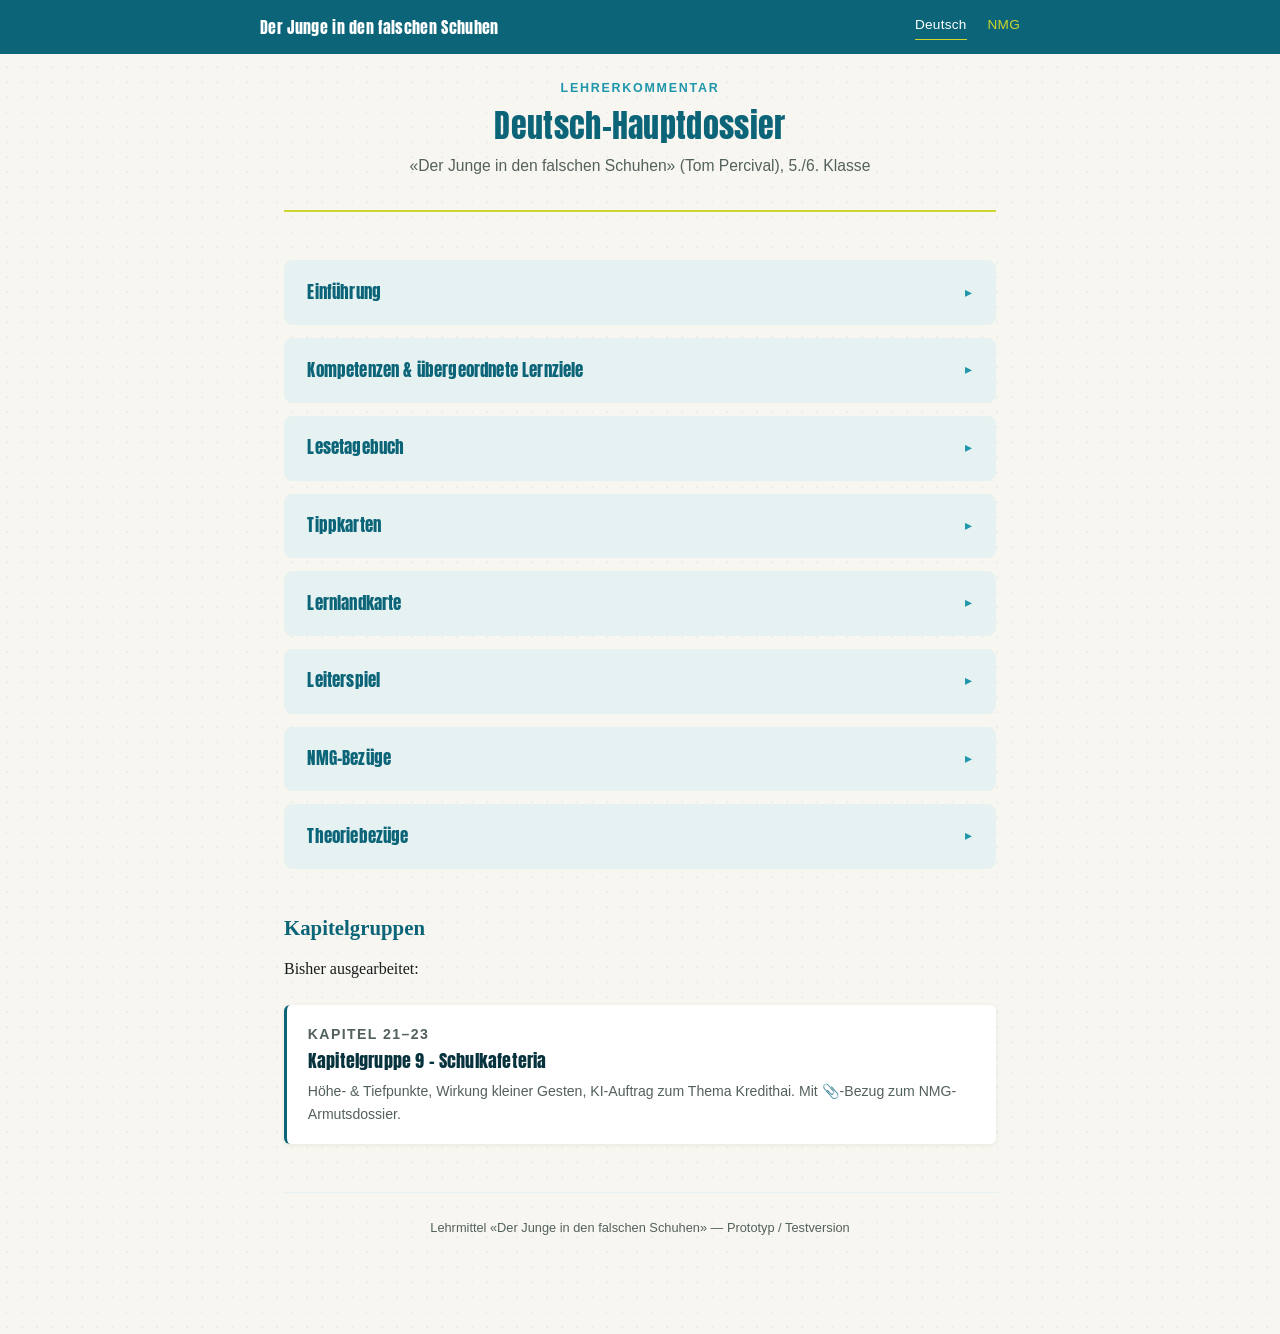
==== deutsch/index.html @ 5bf7f9b3 "überarbeitet, reduziert auf Lehrerkommentar" ====
<!DOCTYPE html>
<html lang="de">
<head>
<meta charset="UTF-8">
<meta name="viewport" content="width=device-width, initial-scale=1">
<title>Lehrerkommentar – Deutschdossier</title>
<link rel="preconnect" href="https://fonts.googleapis.com">
<link rel="preconnect" href="https://fonts.gstatic.com" crossorigin>
<link href="https://fonts.googleapis.com/css2?family=Anton&display=swap" rel="stylesheet">
<link rel="stylesheet" href="../style.css">
</head>
<body>

<nav class="site-nav">
  <div class="site-nav-inner">
    <a class="site-nav-brand" href="../index.html">Der Junge in den falschen Schuhen</a>
    <div class="site-nav-links">
      <a href="index.html" class="active">Deutsch</a>
      <a href="../nmg/index.html">NMG</a>
    </div>
  </div>
</nav>

<div class="page">

  <header class="doc-header">
    <p class="doc-eyebrow">Lehrerkommentar</p>
    <h1 class="doc-title">Deutsch-Hauptdossier</h1>
    <p class="doc-subtitle">«Der Junge in den falschen Schuhen» (Tom Percival), 5./6. Klasse</p>
  </header>

  <main>

<div class="topic-accordion">

<details class="intro-toggle">
<summary>Einführung <span class="toggle-icon" aria-hidden="true">▸</span></summary>
<div class="intro-toggle-body">
<p>Dieser Lehrerkommentar begleitet das <strong>Deutschdossier</strong> zu «Der Junge in den falschen Schuhen» (Tom Percival) für die 5./6. Klasse. Dieses Dossier bildet mit der Aufgliederung in <strong>14 Kapitelgruppen</strong> (KG) den Hauptteil des Lehrmittels. In diesem Lehrerkommentar wird darauf verwiesen, wann welche Materialien im Anhang verwendet werden können und wann es eine Einheit im NMG-Armutsdossier dazu gibt.</p>
</div>
</details>

<details class="intro-toggle">
<summary>Kompetenzen &amp; übergeordnete Lernziele <span class="toggle-icon" aria-hidden="true">▸</span></summary>
<div class="intro-toggle-body">
<p>Fachlich stützt sich das Lehrmittel auf die Kompetenzen D.2.C.1 (f/g), D.6.A.1 (d/e/f), D.6.A.2 (d/e/f/g) aus dem Lehrplan 21. Daraus abgeleitet gelten diese <strong>übergeordneten Lernziele</strong>, die über das ganze Buch hinweg erarbeitet werden und deshalb <strong>nicht</strong> bei jeder KG wiederholt werden:</p>
<p>Die Schülerinnen und Schüler (SuS) können …</p>
<ul class="plain-list">
<li>einen Text eigenständig lesen und Aufgaben dazu lösen.</li>
<li>spezifische Textstellen selbstständig analysieren und Schlüsse daraus ziehen.</li>
<li>sich in Personen des Buches hineinversetzen und deren Sichtweisen nachvollziehen und beschreiben.</li>
<li>sich über das Gelesene mündlich austauschen und kritisch diskutieren.</li>
<li>schriftlich erklären, was die Geschichte in ihnen auslöst.</li>
</ul>
<p>Die Lernziele-Tabelle pro KG zeigt jeweils nur die <strong>kapitelspezifischen</strong> Teilziele dazu. Ergänzend werden überfachliche Kompetenzen gefördert (Sozialkompetenz: Empathie, Perspektivenwechsel; Selbstkompetenz: Reflexionsfähigkeit, Selbstständigkeit).</p>
</div>
</details>

<details class="intro-toggle">
<summary>Lesetagebuch <span class="toggle-icon" aria-hidden="true">▸</span></summary>
<div class="intro-toggle-body">
<p>Bewusst <strong>offen</strong> gehalten. Die SuS schreiben und/oder zeichnen, ohne feste Vorgabe zu Form oder Umfang. Es dient der persönlichen Auseinandersetzung mit dem Gelesenen (Subjektebene) statt der Leistungskontrolle. Es gibt <strong>keine Korrektur oder Bewertung</strong> durch die Lehrperson (LP). Dies sollte den SuS auch explizit so kommuniziert werden, damit sie sich trauen, ehrlich zu schreiben. Ziel ist die Förderung von <strong>Selbstverantwortung und Selbststeuerung im eigenen Leseprozess.</strong></p>
<p>Um die Kinder dennoch zu animieren, das Tagebuch pflichtbewusst zu führen, kann von Seiten der LP folgendes Lernziel dazu formuliert werden: <em>Ich bearbeite das Lesetagebuch eigenständig und zuverlässig.</em> Die Überprüfung erfolgt dabei lediglich über eine Vorhanden / nicht vorhanden Kontrolle. Nicht über den Inhalt / die Ausführungen der Einträge.</p>
<p>Der Unterricht sollte zudem Raum bieten, um die Tagebucheinträge der SuS <strong>auf freiwilliger Basis wertzuschätzen</strong>. So kann die LP anbieten, sich die Einträge anzuschauen, oder es können kleine, freiwillige Präsentationsmomente eingebaut werden. Dieses Zeigen der Einträge sollte jedoch immer freiwillig sein.</p>
</div>
</details>

<details class="intro-toggle">
<summary>Tippkarten <span class="toggle-icon" aria-hidden="true">▸</span></summary>
<div class="intro-toggle-body">
<p>Alle Differenzierungshilfen (Satzanfänge, Wortlisten u. Ä.) stehen ausschliesslich auf separaten 💡 Tippkarten, nie im Schülerdossier selbst. <strong>Die LP entscheidet selbst, wie und wann sie Tippkarten einsetzt</strong> – z. B. präventiv für die ganze Klasse, gezielt nur für einzelne SuS, oder erst auf Nachfrage, wenn jemand ins Stocken gerät.</p>
</div>
</details>

<details class="intro-toggle">
<summary>Lernlandkarte <span class="toggle-icon" aria-hidden="true">▸</span></summary>
<div class="intro-toggle-body">
<p>Ein Stadtplan mit <strong>15 Stationen</strong> (Start + eine Station pro KG), verbunden durch einen Fussspuren-Pfad, visualisiert den Fortschritt durchs Buch. So kann die gemeinsame Reise durch die Geschichte visualisiert werden. Ausserdem gibt sie der LP Hinweise dazu, wo die NMG-Einheiten auf dem Lernweg zu verorten sind.</p>
</div>
</details>

<details class="intro-toggle">
<summary>Leiterspiel <span class="toggle-icon" aria-hidden="true">▸</span></summary>
<div class="intro-toggle-body">
<p>Zur Lernzielüberprüfung kann nach jeder KG in kleinen Gruppen (3–4 SuS) das Leiterspiel (siehe Material) durchgeführt werden. Es wird zwischen Inhalts- und Diskussionsfragen unterschieden. Da (mögliche) Lösungen auf der Rückseite der jeweiligen Karten zu finden sind, wird auch bei dieser Aufgabe das selbstständige und pflichtbewusste Handeln der SuS gefördert.</p>
</div>
</details>

<details class="intro-toggle">
<summary>NMG-Bezüge <span class="toggle-icon" aria-hidden="true">▸</span></summary>
<div class="intro-toggle-body">
<p>Neben diesem Deutsch-Hauptdossier gibt es einen eigenständigen <strong>NMG-Teil.</strong> Mithilfe spezifischer Verknüpfungen zur Geschichte und zum Deutschdossier wird das Thema Armut nach Prinzipien der NMG-Fachdidaktik erarbeitet. Wenn nach einer KG im Deutsch eine NMG-Einheit zum Bearbeiten vorhanden ist, wird mit einem Querverweis darauf verwiesen.</p>
<p>Das Hauptdossier im Fach Deutsch kann auch ohne die NMG-Thematik bearbeitet werden.</p>
</div>
</details>

<details class="intro-toggle">
<summary>Theoriebezüge <span class="toggle-icon" aria-hidden="true">▸</span></summary>
<div class="intro-toggle-body">
<h3>Bloom'sche Taxonomie</h3>
<p>Der Anspruch steigt <strong>innerhalb</strong> jeder Kapitelgruppe (in der Ablauf-Tabelle pro Aufgabe ausgewiesen): frühere Aufgaben (vor/während dem Lesen) setzen eher bei Bloom 1–3 an, spätere (nach dem Lesen) bei 4–6.</p>
<h3>Mehrebenenmodell nach Rosebrock/Nix</h3>
<p>Die Aufgaben bewegen sich zwischen <strong>Textebene</strong> (lokal/global), <strong>Subjektebene</strong> (was löst das bei mir/der Figur aus) und <strong>Sozialebene</strong> (Austausch mit anderen) – sichtbar in der Aufgabenreihenfolge selbst (z. B. erst EA zur Textebene, dann PA zur Subjekt-/Sozialebene), nicht mehr separat pro Aufgabe ausgewiesen.</p>
</div>
</details>

</div>

<section>
<h2>Kapitelgruppen</h2>
<p>Bisher ausgearbeitet:</p>
<div class="kg-grid">
<a class="kg-card" href="kg9.html">
<p class="kg-card-eyebrow">Kapitel 21–23</p>
<h3>Kapitelgruppe 9 – Schulkafeteria</h3>
<p>Höhe- &amp; Tiefpunkte, Wirkung kleiner Gesten, KI-Auftrag zum Thema Kredithai. Mit 📎-Bezug zum NMG-Armutsdossier.</p>
</a>
</div>
</section>

  </main>

  <footer class="site-footer">
    <p>Lehrmittel «Der Junge in den falschen Schuhen» — Prototyp / Testversion</p>
  </footer>

</div>
</body>
</html>
---- style.css ----
:root {
  /* Palette abgeleitet vom Buchcover "Der Junge in den falschen Schuhen":
     Türkis/Petrol (Cover-Hintergrund), Lime-Gelb (Titelschrift), Tinte-Schwarz (Innenillustrationen) */
  --forest: #0b6478;
  --forest-dark: #07333e;
  --sage: #1f96ac;
  --olive: #cdd62c;
  --ivory: #f7f6f0;
  --white: #ffffff;
  --sand: #e6f2f1;
  --text: #181d1c;
  --text-muted: #53615d;
  --terracotta: #9aa61c;
  --display-font: "Anton", "Helvetica Neue", Arial, sans-serif;
}

* { box-sizing: border-box; }

body {
  margin: 0;
  background: var(--ivory);
  background-image: radial-gradient(rgba(11, 100, 120, 0.07) 1px, transparent 1px);
  background-size: 15px 15px;
  color: var(--text);
  font-family: "Iowan Old Style", "Palatino Linotype", Georgia, "Noto Serif", serif;
  line-height: 1.65;
  -webkit-font-smoothing: antialiased;
}

a { color: var(--forest); }

.page {
  max-width: 760px;
  margin: 0 auto;
  padding: 1.5rem 1.5rem 5rem;
}

/* -------- Top navigation -------- */
.site-nav {
  background: var(--forest);
  padding: 0.85rem 1.5rem;
}

.site-nav-inner {
  max-width: 760px;
  margin: 0 auto;
  display: flex;
  align-items: center;
  justify-content: space-between;
  flex-wrap: wrap;
  gap: 0.6rem;
  font-family: "Helvetica Neue", Arial, sans-serif;
}

.site-nav-brand {
  color: var(--white);
  font-family: var(--display-font);
  font-weight: 400;
  font-size: 1rem;
  letter-spacing: 0.02em;
  text-decoration: none;
}

.site-nav-links {
  display: flex;
  gap: 1.3rem;
  flex-wrap: wrap;
}

.site-nav-links a {
  color: var(--olive);
  text-decoration: none;
  font-size: 0.85rem;
  letter-spacing: 0.02em;
  padding-bottom: 2px;
  border-bottom: 1px solid transparent;
  transition: color 0.15s, border-color 0.15s;
}

.site-nav-links a:hover,
.site-nav-links a.active {
  color: var(--white);
  border-bottom-color: var(--olive);
}

/* -------- Document header -------- */
.doc-header {
  text-align: center;
  margin-bottom: 3rem;
  padding-bottom: 2rem;
  border-bottom: 2px solid var(--olive);
}

.doc-eyebrow {
  font-family: "Helvetica Neue", Arial, sans-serif;
  font-size: 0.78rem;
  letter-spacing: 0.14em;
  text-transform: uppercase;
  color: var(--sage);
  font-weight: 600;
  margin: 0 0 0.6rem;
}

.doc-title {
  font-family: var(--display-font);
  font-weight: 400;
  font-size: 2rem;
  letter-spacing: 0.01em;
  color: var(--forest);
  margin: 0 0 0.5rem;
  line-height: 1.15;
  border: none;
  padding: 0;
}

.doc-subtitle {
  font-family: "Helvetica Neue", Arial, sans-serif;
  font-size: 0.98rem;
  color: var(--text-muted);
  margin: 0;
}

/* -------- Headings -------- */
h1 {
  font-family: "Iowan Old Style", "Palatino Linotype", Georgia, serif;
  font-size: 1.6rem;
  color: var(--forest);
  margin: 2.6rem 0 0.4rem;
  padding-bottom: 0.5rem;
  border-bottom: 2px solid var(--sage);
}

h1:first-of-type { margin-top: 0; }

h2 {
  font-family: "Iowan Old Style", "Palatino Linotype", Georgia, serif;
  font-size: 1.3rem;
  color: var(--forest);
  margin: 2.1rem 0 0.7rem;
}

h2.station-title {
  font-size: 1.15rem;
  color: var(--sage);
  font-style: italic;
  font-weight: 400;
  margin-top: -0.3rem;
  margin-bottom: 1.6rem;
}

h3 {
  font-family: "Helvetica Neue", Arial, sans-serif;
  font-size: 0.92rem;
  letter-spacing: 0.03em;
  text-transform: uppercase;
  color: var(--forest-dark);
  font-weight: 700;
  margin: 1.6rem 0 0.6rem;
}

p { margin: 0 0 1rem; }

strong { color: var(--forest-dark); }

.underline { text-decoration: underline; text-decoration-color: var(--olive); }

/* -------- Plain lists -------- */
ul.plain-list {
  margin: 0 0 1.2rem;
  padding-left: 1.3rem;
}

ul.plain-list li {
  margin-bottom: 0.5rem;
}

ul.plain-list li::marker {
  color: var(--sage);
}

/* -------- Intro section -------- */
section.intro { margin-bottom: 1rem; }

section.intro > h2:first-child {
  font-size: 1.5rem;
  margin-top: 0;
}

/* -------- Concept cards -------- */
.concept-grid {
  display: grid;
  grid-template-columns: 1fr 1fr;
  gap: 1rem;
  margin: 1.4rem 0;
}

.concept-card {
  background: var(--white);
  border-left: 3px solid var(--olive);
  border-radius: 4px;
  padding: 1rem 1.2rem;
  box-shadow: 0 1px 3px rgba(45, 74, 43, 0.08);
}

.concept-card h3 { margin-top: 0; color: var(--forest); }
.concept-card p { margin-bottom: 0; font-size: 0.96rem; color: var(--text); }
.concept-card p + p { margin-top: 0.6rem; }

@media (max-width: 620px) {
  .concept-grid { grid-template-columns: 1fr; }
}

/* -------- Callouts -------- */
.callout {
  border-radius: 6px;
  padding: 1.1rem 1.3rem;
  margin: 1.6rem 0;
}

.callout h3 {
  margin-top: 0;
  display: flex;
  align-items: center;
  gap: 0.5rem;
}

.callout p:last-child { margin-bottom: 0; }

.callout-sensitive {
  background: var(--sand);
  border-left: 4px solid var(--forest);
}

.callout-sensitive h3 { color: var(--forest-dark); }

.callout-crossref {
  background: var(--white);
  border: 1px dashed var(--olive);
}

.callout-crossref h3 { color: var(--sage); }

.callout-icon { font-size: 1rem; }

/* -------- Tables -------- */
table {
  width: 100%;
  border-collapse: collapse;
  margin: 1rem 0 1.8rem;
  font-family: "Helvetica Neue", Arial, sans-serif;
  font-size: 0.92rem;
  background: var(--white);
  box-shadow: 0 1px 4px rgba(45, 74, 43, 0.1);
  border-radius: 6px;
  overflow: hidden;
}

thead th {
  background: var(--forest);
  color: var(--white);
  text-align: left;
  font-weight: 600;
  padding: 0.7rem 0.9rem;
  font-size: 0.85rem;
  letter-spacing: 0.02em;
}

tbody td {
  padding: 0.65rem 0.9rem;
  border-bottom: 1px solid var(--sand);
  vertical-align: top;
  color: var(--text);
}

tbody td p { margin: 0 0 0.2rem; }
tbody td p:last-child { margin-bottom: 0; }

tbody tr:last-child td { border-bottom: none; }

tbody tr.odd { background: var(--white); }
tbody tr.even { background: var(--ivory); }

/* -------- Section divider -------- */
section.station { margin-top: 1rem; }

section.station > h1:first-child {
  margin-top: 3rem;
  padding-top: 2.4rem;
  border-top: 1px solid var(--olive);
}

/* -------- Landing page -------- */
.hero {
  text-align: center;
  padding: 2rem 0 3rem;
}

.hero-eyebrow {
  font-family: "Helvetica Neue", Arial, sans-serif;
  font-size: 0.78rem;
  letter-spacing: 0.14em;
  text-transform: uppercase;
  color: var(--sage);
  font-weight: 600;
  margin: 0 0 0.8rem;
}

.hero h1 {
  font-family: var(--display-font);
  font-weight: 400;
  letter-spacing: 0.01em;
  border: none;
  padding: 0;
  margin: 0 0 0.8rem;
  font-size: 2.5rem;
  color: var(--forest);
}

.hero p {
  max-width: 560px;
  margin: 0 auto;
  color: var(--text-muted);
  font-family: "Helvetica Neue", Arial, sans-serif;
  font-size: 1rem;
}

.dossier-grid {
  display: grid;
  grid-template-columns: 1fr 1fr;
  gap: 1.4rem;
  margin: 2rem 0;
}

@media (max-width: 620px) {
  .dossier-grid { grid-template-columns: 1fr; }
}

.dossier-card {
  display: block;
  background: var(--white);
  border-radius: 8px;
  padding: 1.6rem 1.5rem;
  text-decoration: none;
  box-shadow: 0 2px 8px rgba(45, 74, 43, 0.1);
  border-top: 4px solid var(--forest);
  transition: transform 0.15s, box-shadow 0.15s;
}

.dossier-card:hover {
  transform: translateY(-2px);
  box-shadow: 0 4px 14px rgba(45, 74, 43, 0.16);
}

.dossier-card.dossier-nmg { border-top-color: var(--terracotta); }

.dossier-card-eyebrow {
  font-family: "Helvetica Neue", Arial, sans-serif;
  font-size: 0.75rem;
  letter-spacing: 0.12em;
  text-transform: uppercase;
  color: var(--sage);
  font-weight: 600;
  margin: 0 0 0.5rem;
}

.dossier-card h2 {
  margin: 0 0 0.6rem;
  font-family: var(--display-font);
  font-weight: 400;
  letter-spacing: 0.01em;
  font-size: 1.3rem;
  color: var(--forest-dark);
}

.dossier-card p {
  font-family: "Helvetica Neue", Arial, sans-serif;
  font-size: 0.92rem;
  color: var(--text-muted);
  margin-bottom: 0;
}

.dossier-card-cta {
  display: inline-block;
  margin-top: 1rem;
  font-family: "Helvetica Neue", Arial, sans-serif;
  font-size: 0.85rem;
  font-weight: 600;
  color: var(--forest);
}

.site-footer {
  text-align: center;
  margin-top: 3rem;
  padding-top: 1.5rem;
  border-top: 1px solid var(--sand);
  font-family: "Helvetica Neue", Arial, sans-serif;
  font-size: 0.8rem;
  color: var(--text-muted);
}

/* -------- Breadcrumb -------- */
.breadcrumb {
  font-family: "Helvetica Neue", Arial, sans-serif;
  font-size: 0.8rem;
  color: var(--text-muted);
  margin: 0 0 1.2rem;
}

.breadcrumb a { color: var(--sage); text-decoration: none; }
.breadcrumb a:hover { color: var(--forest); text-decoration: underline; }
.breadcrumb .sep { margin: 0 0.4rem; color: var(--olive); }

/* -------- Section navigation (parts of a chapter group) -------- */
.section-nav {
  display: flex;
  gap: 0.6rem;
  flex-wrap: wrap;
  margin: 0 0 2.4rem;
  padding-bottom: 1.4rem;
  border-bottom: 1px solid var(--sand);
  font-family: "Helvetica Neue", Arial, sans-serif;
}

.section-nav a {
  padding: 0.45rem 0.95rem;
  border-radius: 999px;
  background: var(--white);
  border: 1px solid var(--sand);
  color: var(--text-muted);
  text-decoration: none;
  font-size: 0.82rem;
  transition: border-color 0.15s, color 0.15s, background 0.15s;
}

.section-nav a:hover:not(.active) {
  border-color: var(--olive);
  color: var(--forest-dark);
}

.section-nav a.active {
  background: var(--forest);
  color: var(--white);
  border-color: var(--forest);
}

/* -------- Chapter group cards (subject overview pages) -------- */
.kg-grid {
  display: grid;
  gap: 1rem;
  margin: 1.4rem 0 2rem;
}

.kg-card {
  display: block;
  background: var(--white);
  border-radius: 6px;
  padding: 1.1rem 1.3rem;
  text-decoration: none;
  border-left: 3px solid var(--forest);
  box-shadow: 0 1px 4px rgba(45, 74, 43, 0.08);
  transition: transform 0.15s, box-shadow 0.15s;
}

.kg-card:hover {
  transform: translateX(2px);
  box-shadow: 0 2px 8px rgba(45, 74, 43, 0.13);
}

.kg-card.kg-card-nmg { border-left-color: var(--terracotta); }

.kg-card-eyebrow {
  font-family: "Helvetica Neue", Arial, sans-serif;
  font-size: 0.72rem;
  letter-spacing: 0.1em;
  text-transform: uppercase;
  color: var(--sage);
  font-weight: 600;
  margin: 0 0 0.3rem;
}

.kg-card h3 {
  margin: 0 0 0.3rem;
  text-transform: none;
  letter-spacing: 0.01em;
  font-family: var(--display-font);
  font-size: 1.1rem;
  color: var(--forest-dark);
  font-weight: 400;
}

.kg-card p {
  font-family: "Helvetica Neue", Arial, sans-serif;
  font-size: 0.88rem;
  color: var(--text-muted);
  margin-bottom: 0;
}

/* -------- Task boxes (Schülerdossier-Aufgaben) -------- */
.task-box {
  background: var(--white);
  border: 1px solid var(--sand);
  border-radius: 6px;
  padding: 1.1rem 1.3rem;
  margin: 1.2rem 0;
}

.task-box h3 {
  margin-top: 0;
  color: var(--forest);
}

.task-box p:last-child { margin-bottom: 0; }

.task-quote {
  font-style: italic;
  color: var(--text-muted);
  border-left: 3px solid var(--olive);
  padding-left: 0.9rem;
  margin: 0 0 1rem;
}

/* -------- Leiterspiel cards -------- */
.game-grid {
  display: grid;
  grid-template-columns: 1fr 1fr;
  gap: 1rem;
  margin: 1.4rem 0;
}

@media (max-width: 620px) {
  .game-grid { grid-template-columns: 1fr; }
}

.game-card {
  background: var(--white);
  border-radius: 6px;
  padding: 1rem 1.2rem;
  box-shadow: 0 1px 3px rgba(45, 74, 43, 0.08);
}

.game-card-question {
  border-top: 4px solid var(--terracotta);
}

.game-card-solution {
  border-top: 4px solid var(--forest);
  background: var(--sand);
}

.game-card-label {
  font-family: "Helvetica Neue", Arial, sans-serif;
  font-size: 0.72rem;
  letter-spacing: 0.1em;
  text-transform: uppercase;
  color: var(--sage);
  font-weight: 600;
  margin: 0 0 0.5rem;
}

.game-card h3 { margin-top: 0; }
.game-card p:last-child { margin-bottom: 0; }
.game-card ul { margin: 0.4rem 0 0; padding-left: 1.2rem; }
.game-card li { margin-bottom: 0.3rem; }

/* -------- Overview table (NMG Strang-Übersicht) -------- */
.overview-table td strong { color: var(--forest-dark); }

/* -------- Aufklappbare Einführung -------- */
.topic-accordion { margin: 0 0 2.6rem; }

.intro-toggle {
  background: var(--white);
  border: 1px solid var(--sand);
  border-radius: 8px;
  margin: 0 0 0.8rem;
  overflow: hidden;
}

.topic-accordion .intro-toggle:last-child { margin-bottom: 0; }

.intro-toggle summary {
  cursor: pointer;
  list-style: none;
  padding: 1.1rem 1.4rem;
  display: flex;
  align-items: center;
  justify-content: space-between;
  gap: 1rem;
  font-family: var(--display-font);
  font-weight: 400;
  font-size: 1.05rem;
  letter-spacing: 0.01em;
  color: var(--forest);
  background: var(--sand);
}

.intro-toggle summary::-webkit-details-marker { display: none; }
.intro-toggle summary::marker { content: ""; }

.intro-toggle .toggle-icon {
  font-family: "Helvetica Neue", Arial, sans-serif;
  font-size: 0.85rem;
  color: var(--sage);
  transition: transform 0.2s;
  flex-shrink: 0;
}

.intro-toggle[open] summary { border-bottom: 1px solid var(--sand); }
.intro-toggle[open] .toggle-icon { transform: rotate(90deg); }

.intro-toggle-body { padding: 1.6rem 1.4rem 0.2rem; }
.intro-toggle-body > *:last-child { margin-bottom: 0; }

/* -------- Block-Akkordeon (NMG-Kapitelgruppen) -------- */
.block-accordion { margin: 1.4rem 0 2rem; }

.block-item {
  background: var(--white);
  border: 1px solid var(--sand);
  border-radius: 8px;
  margin-bottom: 0.8rem;
  overflow: hidden;
}

.block-item summary {
  cursor: pointer;
  list-style: none;
  padding: 0.9rem 1.2rem;
  display: flex;
  align-items: center;
  justify-content: space-between;
  gap: 1rem;
  font-family: var(--display-font);
  font-weight: 400;
  font-size: 0.98rem;
  letter-spacing: 0.01em;
  color: var(--forest-dark);
  background: var(--ivory);
}

.block-item summary::-webkit-details-marker { display: none; }
.block-item summary::marker { content: ""; }

.block-item .toggle-icon {
  font-family: "Helvetica Neue", Arial, sans-serif;
  font-size: 0.8rem;
  color: var(--sage);
  transition: transform 0.2s;
  flex-shrink: 0;
}

.block-item[open] summary { border-bottom: 1px solid var(--sand); }
.block-item[open] .toggle-icon { transform: rotate(90deg); }

.kg-list {
  list-style: none;
  margin: 0;
  padding: 0.3rem 0;
}

.kg-list-item {
  padding: 0.75rem 1.3rem;
  border-bottom: 1px solid var(--sand);
  font-family: "Helvetica Neue", Arial, sans-serif;
  font-size: 0.88rem;
  display: flex;
  align-items: baseline;
  gap: 0.5rem;
}

.kg-list-item:last-child { border-bottom: none; }

.kg-list-item a {
  color: var(--forest-dark);
  text-decoration: none;
  font-weight: 600;
}

.kg-list-item a:hover { text-decoration: underline; color: var(--forest); }

.kg-code {
  font-weight: 700;
  color: var(--sage);
  flex-shrink: 0;
}

.kg-list-item.kg-disabled { color: var(--text-muted); }
.kg-list-item.kg-disabled .kg-code { color: var(--text-muted); opacity: 0.7; }

.kg-status {
  margin-left: auto;
  font-size: 0.72rem;
  text-transform: uppercase;
  letter-spacing: 0.06em;
  color: var(--sage);
  flex-shrink: 0;
}

/* -------- Prominente Querverweis-Box -------- */
.crossref-box {
  display: flex;
  align-items: center;
  gap: 1rem;
  background: var(--forest);
  color: var(--white);
  border-radius: 8px;
  padding: 1.1rem 1.4rem;
  margin: 0 0 1rem;
  text-decoration: none;
  transition: background 0.15s;
}

.crossref-box:hover { background: var(--forest-dark); }

.crossref-box-icon { font-size: 1.6rem; flex-shrink: 0; }

.crossref-box-text { flex: 1; }

.crossref-box-label {
  font-family: "Helvetica Neue", Arial, sans-serif;
  font-size: 0.72rem;
  text-transform: uppercase;
  letter-spacing: 0.1em;
  color: var(--olive);
  margin: 0 0 0.25rem;
}

.crossref-box-title {
  font-family: var(--display-font);
  font-weight: 400;
  font-size: 1.05rem;
  letter-spacing: 0.01em;
  margin: 0;
  color: var(--white);
}

.crossref-box-arrow {
  margin-left: auto;
  font-size: 1.4rem;
  flex-shrink: 0;
}

.crossref-note {
  font-size: 0.88rem;
  color: var(--text-muted);
  margin: 0 0 2rem;
}
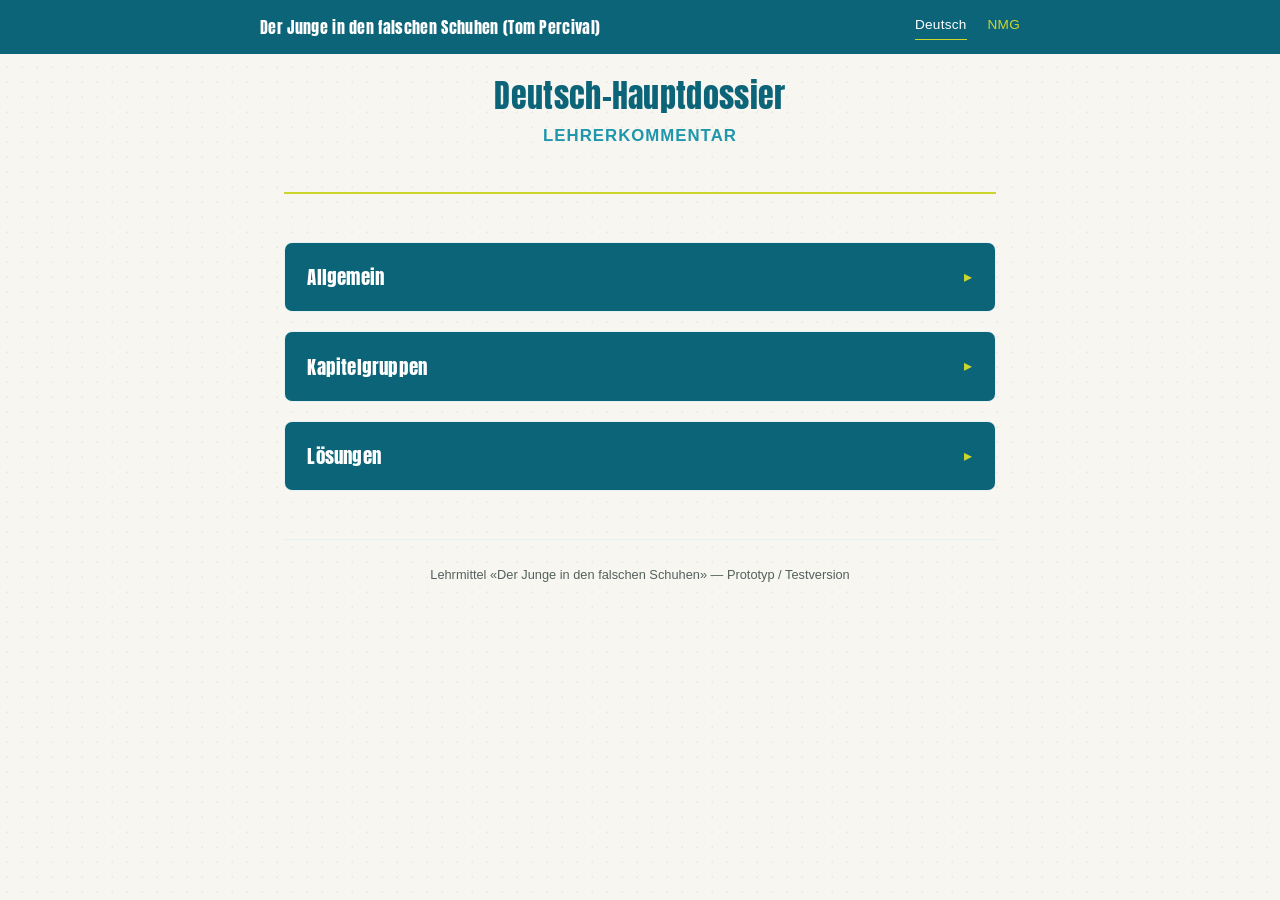
==== commit 974570b7: "umorganisation" ====
--- a/deutsch/index.html
+++ b/deutsch/index.html
@@ -13,7 +13,7 @@
 
 <nav class="site-nav">
   <div class="site-nav-inner">
-    <a class="site-nav-brand" href="../index.html">Der Junge in den falschen Schuhen</a>
+    <a class="site-nav-brand" href="../index.html">Der Junge in den falschen Schuhen (Tom Percival)</a>
     <div class="site-nav-links">
       <a href="index.html" class="active">Deutsch</a>
       <a href="../nmg/index.html">NMG</a>
@@ -24,12 +24,15 @@
 <div class="page">
 
   <header class="doc-header">
-    <p class="doc-eyebrow">Lehrerkommentar</p>
     <h1 class="doc-title">Deutsch-Hauptdossier</h1>
-    <p class="doc-subtitle">«Der Junge in den falschen Schuhen» (Tom Percival), 5./6. Klasse</p>
+    <p class="doc-label">Lehrerkommentar</p>
   </header>
 
   <main>
+
+<details class="main-toggle" id="allgemein">
+<summary>Allgemein <span class="toggle-icon" aria-hidden="true">▸</span></summary>
+<div class="main-toggle-body">
 
 <div class="topic-accordion">
 
@@ -43,24 +46,34 @@
 <details class="intro-toggle">
 <summary>Kompetenzen &amp; übergeordnete Lernziele <span class="toggle-icon" aria-hidden="true">▸</span></summary>
 <div class="intro-toggle-body">
-<p>Fachlich stützt sich das Lehrmittel auf die Kompetenzen D.2.C.1 (f/g), D.6.A.1 (d/e/f), D.6.A.2 (d/e/f/g) aus dem Lehrplan 21. Daraus abgeleitet gelten diese <strong>übergeordneten Lernziele</strong>, die über das ganze Buch hinweg erarbeitet werden und deshalb <strong>nicht</strong> bei jeder KG wiederholt werden:</p>
+<p>Fachlich stützt sich das Lehrmittel auf die Kompetenzen <a href="https://gr-d.lehrplan.ch/index.php?code=a%7C1%7C11%7C2%7C3%7C1" target="_blank" rel="noopener">D.2.C.1 (f/g)</a>, <a href="https://gr-d.lehrplan.ch/index.php?code=a%7C1%7C11%7C6%7C1%7C1" target="_blank" rel="noopener">D.6.A.1 (d/e)</a>, <a href="https://gr-d.lehrplan.ch/index.php?code=a%7C1%7C11%7C6%7C1%7C2" target="_blank" rel="noopener">D.6.A.2 (e/f/g)</a> aus dem Lehrplan 21. Daraus abgeleitet gelten diese <strong>übergeordneten Lernziele</strong>:</p>
+<div class="callout callout-neutral">
 <p>Die Schülerinnen und Schüler (SuS) können …</p>
 <ul class="plain-list">
-<li>einen Text eigenständig lesen und Aufgaben dazu lösen.</li>
-<li>spezifische Textstellen selbstständig analysieren und Schlüsse daraus ziehen.</li>
-<li>sich in Personen des Buches hineinversetzen und deren Sichtweisen nachvollziehen und beschreiben.</li>
-<li>sich über das Gelesene mündlich austauschen und kritisch diskutieren.</li>
-<li>schriftlich erklären, was die Geschichte in ihnen auslöst.</li>
+<li>einen Text eigenständig lesen und dazu Aufgaben lösen.</li>
+<li>spezifische Textstellen selbstständig analysieren.</li>
+<li>sich in Figuren des Buches hineinversetzen und deren Sichtweisen nachvollziehen.</li>
+<li>sich mündlich über das Gelesene austauschen.</li>
+<li>schriftlich reflektieren, was die Geschichte in ihnen auslöst.</li>
 </ul>
-<p>Die Lernziele-Tabelle pro KG zeigt jeweils nur die <strong>kapitelspezifischen</strong> Teilziele dazu. Ergänzend werden überfachliche Kompetenzen gefördert (Sozialkompetenz: Empathie, Perspektivenwechsel; Selbstkompetenz: Reflexionsfähigkeit, Selbstständigkeit).</p>
+</div>
+<p>Die Lernziele-Tabelle pro KG zeigt jeweils nur die <strong>kapitelspezifischen Teilziele</strong> dazu. Ergänzend werden überfachliche Kompetenzen gefördert (Sozialkompetenz: Empathie, Perspektivenwechsel; Selbstkompetenz: Reflexionsfähigkeit, Selbstständigkeit).</p>
 </div>
 </details>
 
 <details class="intro-toggle">
 <summary>Lesetagebuch <span class="toggle-icon" aria-hidden="true">▸</span></summary>
 <div class="intro-toggle-body">
-<p>Bewusst <strong>offen</strong> gehalten. Die SuS schreiben und/oder zeichnen, ohne feste Vorgabe zu Form oder Umfang. Es dient der persönlichen Auseinandersetzung mit dem Gelesenen (Subjektebene) statt der Leistungskontrolle. Es gibt <strong>keine Korrektur oder Bewertung</strong> durch die Lehrperson (LP). Dies sollte den SuS auch explizit so kommuniziert werden, damit sie sich trauen, ehrlich zu schreiben. Ziel ist die Förderung von <strong>Selbstverantwortung und Selbststeuerung im eigenen Leseprozess.</strong></p>
-<p>Um die Kinder dennoch zu animieren, das Tagebuch pflichtbewusst zu führen, kann von Seiten der LP folgendes Lernziel dazu formuliert werden: <em>Ich bearbeite das Lesetagebuch eigenständig und zuverlässig.</em> Die Überprüfung erfolgt dabei lediglich über eine Vorhanden / nicht vorhanden Kontrolle. Nicht über den Inhalt / die Ausführungen der Einträge.</p>
+<p>Das Lesetagebuch wird in einem separaten Heft geführt. Die Impulsfragen / Aufgaben stehen im Schülerdossier jeweils am Ende einer Kapitelgruppe.</p>
+<h3>Zweck &amp; Haltung</h3>
+<p>Die Arbeitsweise ist bewusst offen gehalten. Die SuS schreiben und/oder zeichnen, ohne feste Vorgabe zu Form oder Umfang. Es dient der persönlichen Auseinandersetzung mit dem Gelesenen (Subjektebene) statt der Leistungskontrolle. Es gibt <strong>keine Korrektur oder Bewertung</strong> durch die Lehrperson (LP) – dies sollte den SuS auch explizit kommuniziert werden, damit sie sich trauen, ehrlich zu schreiben. Ziel ist die Förderung von <strong>Selbstverantwortung und Selbststeuerung im eigenen Leseprozess.</strong></p>
+<h3>Mögliches Lernziel</h3>
+<p>Um die Kinder dennoch zu animieren, das Tagebuch pflichtbewusst zu führen, kann von Seiten der LP folgendes Lernziel dazu formuliert werden:</p>
+<div class="callout callout-goal">
+<p><span class="callout-icon" aria-hidden="true">🎯</span> <em>Ich bearbeite das Lesetagebuch eigenständig und zuverlässig.</em></p>
+</div>
+<p>Die Überprüfung erfolgt dabei lediglich über eine Vorhanden / nicht vorhanden Kontrolle. Nicht über den Inhalt / die Ausführungen der Einträge.</p>
+<h3>Wertschätzung der Einträge</h3>
 <p>Der Unterricht sollte zudem Raum bieten, um die Tagebucheinträge der SuS <strong>auf freiwilliger Basis wertzuschätzen</strong>. So kann die LP anbieten, sich die Einträge anzuschauen, oder es können kleine, freiwillige Präsentationsmomente eingebaut werden. Dieses Zeigen der Einträge sollte jedoch immer freiwillig sein.</p>
 </div>
 </details>
@@ -68,7 +81,12 @@
 <details class="intro-toggle">
 <summary>Tippkarten <span class="toggle-icon" aria-hidden="true">▸</span></summary>
 <div class="intro-toggle-body">
-<p>Alle Differenzierungshilfen (Satzanfänge, Wortlisten u. Ä.) stehen ausschliesslich auf separaten 💡 Tippkarten, nie im Schülerdossier selbst. <strong>Die LP entscheidet selbst, wie und wann sie Tippkarten einsetzt</strong> – z. B. präventiv für die ganze Klasse, gezielt nur für einzelne SuS, oder erst auf Nachfrage, wenn jemand ins Stocken gerät.</p>
+<p>Die Tippkarten stehen jeweils im Bereich Differenzierung der entsprechenden Kapitelgruppe als PDF zum Download bereit.</p>
+<p>Alle Differenzierungshilfen (Satzanfänge, Wortlisten u. Ä.) stehen ausschliesslich auf diesen Tippkarten, nie im Schülerdossier selbst. <strong>Die LP entscheidet selbst, wie und wann sie Tippkarten einsetzt</strong> – z. B. präventiv für die ganze Klasse, gezielt nur für einzelne SuS, oder erst auf Nachfrage, wenn jemand nicht mehr weiterkommt.</p>
+<a class="file-download" href="tippkarten/alle-tippkarten.pdf" download>
+  <span class="file-download-icon" aria-hidden="true">📄</span>
+  Alle Tippkarten (PDF)
+</a>
 </div>
 </details>
 
@@ -76,13 +94,32 @@
 <summary>Lernlandkarte <span class="toggle-icon" aria-hidden="true">▸</span></summary>
 <div class="intro-toggle-body">
 <p>Ein Stadtplan mit <strong>15 Stationen</strong> (Start + eine Station pro KG), verbunden durch einen Fussspuren-Pfad, visualisiert den Fortschritt durchs Buch. So kann die gemeinsame Reise durch die Geschichte visualisiert werden. Ausserdem gibt sie der LP Hinweise dazu, wo die NMG-Einheiten auf dem Lernweg zu verorten sind.</p>
+<a class="file-download" href="material/lernlandkarte.png" download>
+  <span class="file-download-icon" aria-hidden="true">🗺️</span>
+  Lernlandkarte (Entwurf)
+</a>
 </div>
 </details>
 
 <details class="intro-toggle">
-<summary>Leiterspiel <span class="toggle-icon" aria-hidden="true">▸</span></summary>
+<summary>Lernzielüberprüfung <span class="toggle-icon" aria-hidden="true">▸</span></summary>
 <div class="intro-toggle-body">
-<p>Zur Lernzielüberprüfung kann nach jeder KG in kleinen Gruppen (3–4 SuS) das Leiterspiel (siehe Material) durchgeführt werden. Es wird zwischen Inhalts- und Diskussionsfragen unterschieden. Da (mögliche) Lösungen auf der Rückseite der jeweiligen Karten zu finden sind, wird auch bei dieser Aufgabe das selbstständige und pflichtbewusste Handeln der SuS gefördert.</p>
+<h3>Leiterspiel</h3>
+<p>Zur Lernzielüberprüfung kann nach jeder KG in kleinen Gruppen (3–4 SuS) das Leiterspiel durchgeführt werden. Da (mögliche) Lösungen auf der Rückseite der jeweiligen Karten zu finden sind, wird auch bei dieser Aufgabe das selbstständige und pflichtbewusste Handeln der SuS gefördert. Zusätzlich stehen leere Kartenvorlagen zur Verfügung, mit denen die LP gemeinsam mit den SuS eigene Fragen zur jeweiligen KG entwickeln kann.</p>
+<a class="file-download" href="material/leiterspiel.pdf" download>
+  <span class="file-download-icon" aria-hidden="true">🎲</span>
+  Leiterspiel (Entwurf, PDF)
+</a>
+<a class="file-download" href="fragekarten/alle-fragekarten.pdf" download>
+  <span class="file-download-icon" aria-hidden="true">📄</span>
+  Alle Fragekarten (PDF)
+</a>
+<a class="file-download" href="fragekarten/leere-kartenvorlagen.pdf" download>
+  <span class="file-download-icon" aria-hidden="true">📝</span>
+  Leere Kartenvorlagen (PDF)
+</a>
+<h3>Optionale Abschlussprüfung</h3>
+<p>Am Ende des Buches kann aus dem gesamten Kartenpool eine Auswahl gezogen werden (z. B. 5–6 Karten über verschiedene Kapitelgruppen verteilt) und schriftlich beantwortet werden. Da die Karten den SuS bereits aus dem Leiterspiel vertraut sind, entlastet das die Prüfungssituation.</p>
 </div>
 </details>
 
@@ -97,8 +134,10 @@
 <details class="intro-toggle">
 <summary>Theoriebezüge <span class="toggle-icon" aria-hidden="true">▸</span></summary>
 <div class="intro-toggle-body">
+<h3>Phasenmodell (vor/während/nach dem Lesen)</h3>
+<p>Die Aufgaben jeder Kapitelgruppe folgen dem in der Lesedidaktik etablierten Phasenmodell: <strong>vor</strong>, <strong>während</strong> und <strong>nach dem Lesen</strong>. Je nach Kapitelinhalt liegt der Schwerpunkt unterschiedlich stark auf einer der drei Phasen – nicht jede Kapitelgruppe enthält alle drei.</p>
 <h3>Bloom'sche Taxonomie</h3>
-<p>Der Anspruch steigt <strong>innerhalb</strong> jeder Kapitelgruppe (in der Ablauf-Tabelle pro Aufgabe ausgewiesen): frühere Aufgaben (vor/während dem Lesen) setzen eher bei Bloom 1–3 an, spätere (nach dem Lesen) bei 4–6.</p>
+<p><strong>Der Anspruch steigt innerhalb jeder Kapitelgruppe</strong> (in der Ablauf-Tabelle pro Aufgabe ausgewiesen): frühere Aufgaben (vor/während dem Lesen) setzen eher bei Bloom 1–3 an, spätere (nach dem Lesen) bei Bloom 4–6.</p>
 <h3>Mehrebenenmodell nach Rosebrock/Nix</h3>
 <p>Die Aufgaben bewegen sich zwischen <strong>Textebene</strong> (lokal/global), <strong>Subjektebene</strong> (was löst das bei mir/der Figur aus) und <strong>Sozialebene</strong> (Austausch mit anderen) – sichtbar in der Aufgabenreihenfolge selbst (z. B. erst EA zur Textebene, dann PA zur Subjekt-/Sozialebene), nicht mehr separat pro Aufgabe ausgewiesen.</p>
 </div>
@@ -106,8 +145,12 @@
 
 </div>
 
-<section>
-<h2>Kapitelgruppen</h2>
+</div>
+</details>
+
+<details class="main-toggle" id="kapitelgruppen">
+<summary>Kapitelgruppen <span class="toggle-icon" aria-hidden="true">▸</span></summary>
+<div class="main-toggle-body">
 <p>Bisher ausgearbeitet:</p>
 <div class="kg-grid">
 <a class="kg-card" href="kg9.html">
@@ -116,7 +159,19 @@
 <p>Höhe- &amp; Tiefpunkte, Wirkung kleiner Gesten, KI-Auftrag zum Thema Kredithai. Mit 📎-Bezug zum NMG-Armutsdossier.</p>
 </a>
 </div>
-</section>
+</div>
+</details>
+
+<details class="main-toggle" id="loesungen">
+<summary>Lösungen <span class="toggle-icon" aria-hidden="true">▸</span></summary>
+<div class="main-toggle-body">
+<p>Erwartungshorizont und Lösungshinweise zum Deutschdossier.</p>
+<a class="file-download" href="loesungen/kg9.pdf" download>
+  <span class="file-download-icon" aria-hidden="true">📄</span>
+  Lösungshinweise (PDF)
+</a>
+</div>
+</details>
 
   </main>
 
--- a/style.css
+++ b/style.css
@@ -120,6 +120,18 @@
   margin: 0;
 }
 
+.doc-label {
+  font-family: "Helvetica Neue", Arial, sans-serif;
+  font-size: 1.05rem;
+  letter-spacing: 0.06em;
+  text-transform: uppercase;
+  color: var(--sage);
+  font-weight: 700;
+  margin: 0 0 0.6rem;
+}
+
+.doc-label + .doc-subtitle { margin-top: -0.1rem; }
+
 /* -------- Headings -------- */
 h1 {
   font-family: "Iowan Old Style", "Palatino Linotype", Georgia, serif;
@@ -242,6 +254,46 @@
 
 .callout-icon { font-size: 1rem; }
 
+.callout-goal {
+  background: var(--sand);
+  border-left: 4px solid var(--olive);
+}
+
+.callout-goal h3 { color: var(--forest-dark); }
+
+.callout-neutral {
+  background: var(--white);
+  border: 1px solid var(--sand);
+}
+
+.callout-neutral p:first-child { margin-top: 0; }
+.callout-neutral ul:last-child { margin-bottom: 0; }
+
+.tip-link {
+  display: flex;
+  width: fit-content;
+  align-items: center;
+  gap: 0.45rem;
+  margin: 0.9rem 0;
+  padding: 0.4rem 0.05rem;
+  color: var(--sage);
+  text-decoration: none;
+  font-family: "Helvetica Neue", Arial, sans-serif;
+  font-size: 0.92rem;
+  font-weight: 600;
+  border-bottom: 1px solid transparent;
+}
+.tip-link:hover { border-bottom-color: var(--sage); }
+.tip-link-icon { font-size: 1rem; }
+.tip-link + .tip-link { margin-top: -0.4rem; }
+.tip-link:last-of-type { margin-bottom: 1.6rem; }
+
+table .note {
+  font-size: 0.85em;
+  font-style: italic;
+  color: var(--text-muted);
+}
+
 /* -------- Tables -------- */
 table {
   width: 100%;
@@ -564,6 +616,71 @@
 
 /* -------- Overview table (NMG Strang-Übersicht) -------- */
 .overview-table td strong { color: var(--forest-dark); }
+
+/* -------- Main top-level accordion (Allgemein / Kapitelgruppen / Lösungen) -------- */
+.main-toggle {
+  background: var(--white);
+  border: 1px solid var(--sand);
+  border-radius: 8px;
+  margin: 0 0 1.2rem;
+  overflow: hidden;
+}
+
+.main-toggle summary {
+  cursor: pointer;
+  list-style: none;
+  padding: 1.15rem 1.4rem;
+  display: flex;
+  align-items: center;
+  justify-content: space-between;
+  gap: 1rem;
+  font-family: var(--display-font);
+  font-weight: 400;
+  font-size: 1.2rem;
+  letter-spacing: 0.01em;
+  color: var(--white);
+  background: var(--forest);
+}
+
+.main-toggle summary::-webkit-details-marker { display: none; }
+.main-toggle summary::marker { content: ""; }
+
+.main-toggle .toggle-icon {
+  font-family: "Helvetica Neue", Arial, sans-serif;
+  font-size: 1rem;
+  color: var(--olive);
+  transition: transform 0.2s;
+  flex-shrink: 0;
+}
+
+.main-toggle[open] .toggle-icon { transform: rotate(90deg); }
+
+.main-toggle-body { padding: 1.9rem 1.8rem 1.6rem; }
+.main-toggle-body > *:last-child { margin-bottom: 0; }
+.main-toggle-body > .topic-accordion { margin-bottom: 0; }
+.main-toggle-body > .topic-accordion .intro-toggle:last-child { margin-bottom: 0; }
+
+/* -------- File download button (Lösungen) -------- */
+.file-download {
+  display: flex;
+  width: fit-content;
+  align-items: center;
+  gap: 0.5rem;
+  background: none;
+  color: var(--sage);
+  border: none;
+  border-bottom: 1px solid transparent;
+  padding: 0.3rem 0.05rem;
+  text-decoration: none;
+  font-family: "Helvetica Neue", Arial, sans-serif;
+  font-size: 0.92rem;
+  font-weight: 600;
+  transition: border-color 0.15s;
+}
+
+.file-download:hover { border-bottom-color: var(--sage); }
+.file-download-icon { font-size: 1rem; }
+.file-download + .file-download { margin-top: -0.4rem; }
 
 /* -------- Aufklappbare Einführung -------- */
 .topic-accordion { margin: 0 0 2.6rem; }
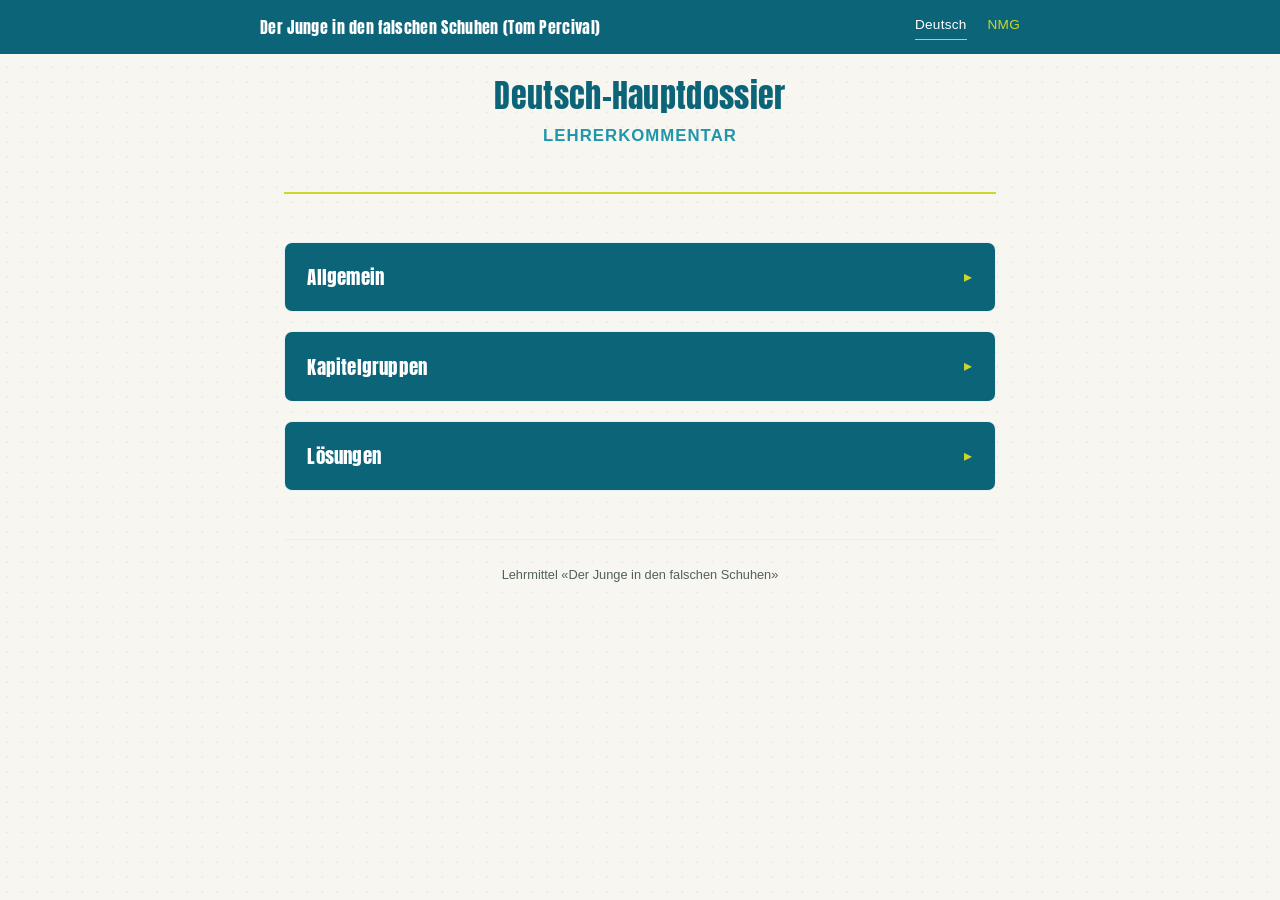
==== commit 492361d9: "testversion rausgenommen" ====
--- a/deutsch/index.html
+++ b/deutsch/index.html
@@ -176,7 +176,7 @@
   </main>
 
   <footer class="site-footer">
-    <p>Lehrmittel «Der Junge in den falschen Schuhen» — Prototyp / Testversion</p>
+    <p>Lehrmittel «Der Junge in den falschen Schuhen»</p>
   </footer>
 
 </div>
